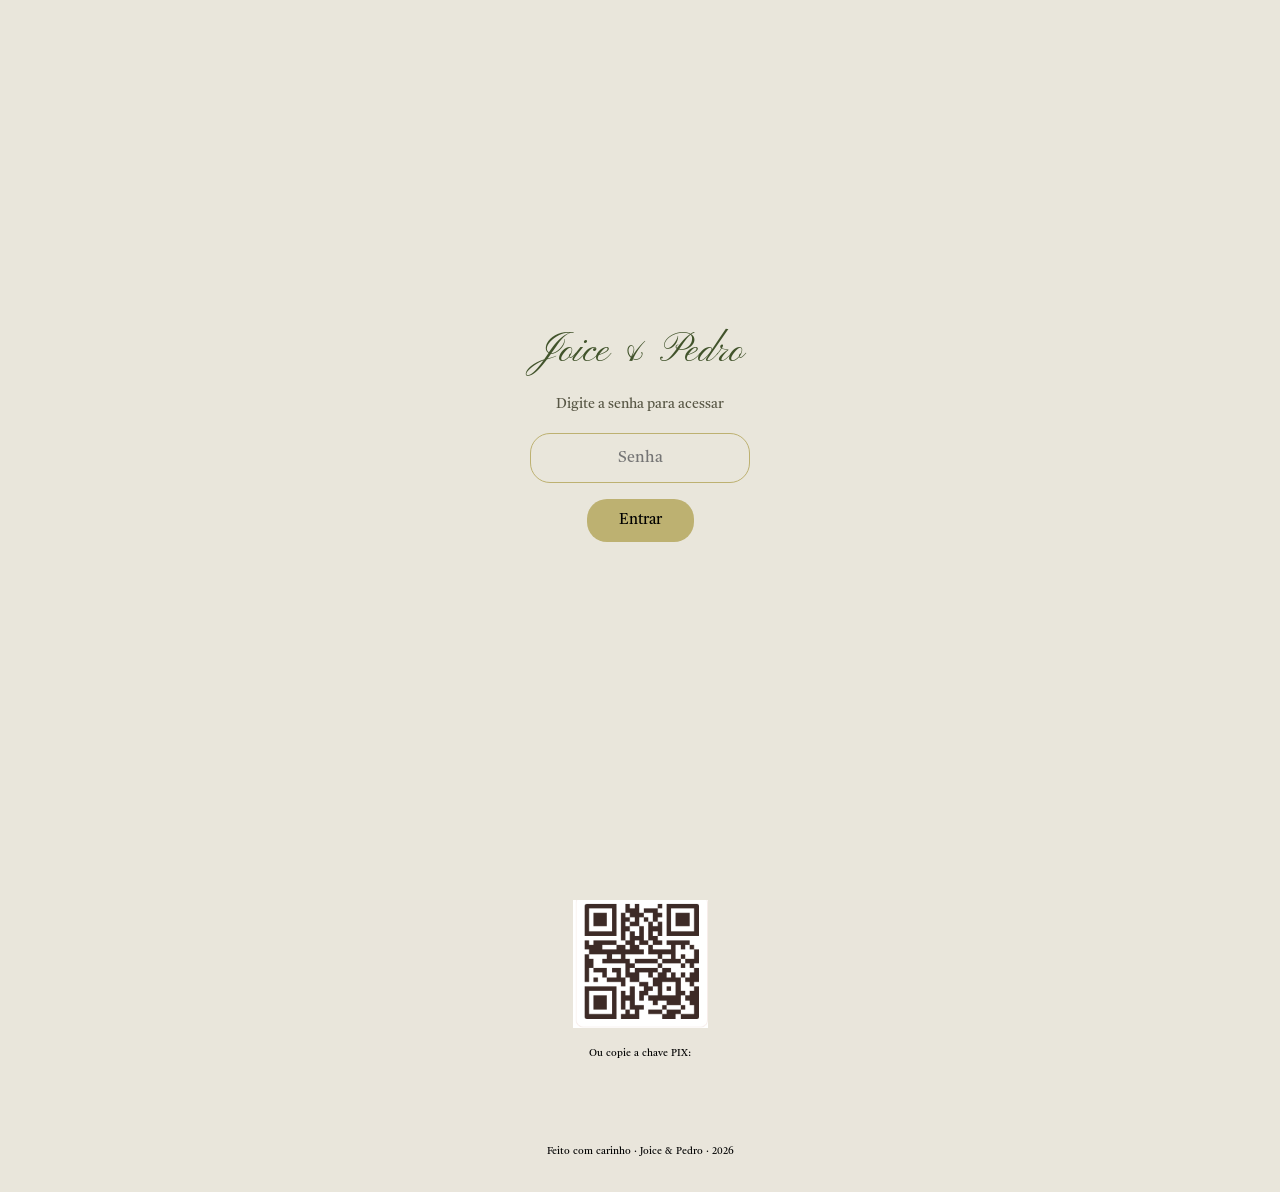
==== presente.html @ 5b5c8183 "Bootstraped by claude code" ====
<!DOCTYPE html>
<html lang="pt-BR">
<head>
  <meta charset="UTF-8">
  <meta name="viewport" content="width=device-width, initial-scale=1.0">
  <title>Presentear — Joice & Pedro</title>
  <link rel="stylesheet" href="styles.css">
</head>
<body>

<div class="page gift-page">
  <!-- Back link -->
  <div style="text-align: center;">
    <a href="index.html" class="back-link">← Voltar</a>
  </div>

  <!-- Header -->
  <div class="gift-header">
    <h1>Mendoza, Argentina</h1>
    <p class="date">16/05/2025</p>
  </div>

  <!-- Description -->
  <p class="gift-description">
    Entre montanhas nevadas e vinhedos infinitos, Mendoza é o cenário perfeito para começarmos nossa vida juntos. Uma das regiões vinícolas mais bonitas do mundo, onde cada pôr do sol é uma pintura.
  </p>

  <!-- Gift items -->
  <div class="gift-list">
    <div class="gift-item">
      <div class="gift-image">
        <img src="assets/andes.png" alt="Rota dos Vinhos">
        <span class="price">R$250</span>
      </div>
      <div class="gift-info">
        <h3>Rota dos Vinhos</h3>
        <p>Passeio pelo centro histórico, parques e mercados locais cheios de cultura argentina</p>
      </div>
    </div>

    <div class="gift-item">
      <div class="gift-image">
        <img src="assets/wine-route.png" alt="Cordilheira dos Andes">
        <span class="price">R$250</span>
      </div>
      <div class="gift-info">
        <h3>Cordilheira dos Andes</h3>
        <p>Degustação de vinhos finos numa vinícola histórica com vista para os Andes</p>
      </div>
    </div>

    <div class="gift-item">
      <div class="gift-image">
        <img src="assets/vineyards.png" alt="Pôr do sol nos vinhedos">
        <span class="price">R$250</span>
      </div>
      <div class="gift-info">
        <h3>Pôr do sol nos vinhedos</h3>
        <p>Tarde de massagem e tratamentos</p>
      </div>
    </div>
  </div>

  <!-- PIX section -->
  <div class="pix-section">
    <h2>Presentear via PIX</h2>
    <p class="pix-date">16/05/2025</p>
    <p class="pix-instructions">
      Escaneie o QR Code ou copie a chave abaixo.<br>
      Não esqueça de mencionar o nome do passeio na mensagem!
    </p>
    <img src="assets/qrcode.png" alt="QR Code PIX" class="qrcode">
    <p class="pix-key-label">Ou copie a chave PIX:</p>
  </div>

  <!-- Footer -->
  <div class="gift-footer">
    <p>Feito com carinho · Joice &amp; Pedro · 2026</p>
  </div>
</div>

<script src="auth.js"></script>
</body>
</html>
---- styles.css ----
@import url('https://fonts.googleapis.com/css2?family=Pinyon+Script&family=Cormorant:ital,wght@0,400;0,600;0,700&family=Cormorant+Infant:wght@700&family=Mea+Culpa&family=Tiro+Kannada&display=swap');

*, *::before, *::after {
  margin: 0;
  padding: 0;
  box-sizing: border-box;
}

:root {
  --bg: #e9e6db;
  --bg-alt: #e9e5db;
  --text: #585745;
  --names: #41532b;
  --gold: #bdb171;
  --gray-btn: #c5c4bf;
  --location-text: #d7d4cb;
}

html {
  font-size: 16px;
  scroll-behavior: smooth;
}

body {
  background: var(--bg);
  color: var(--text);
  font-family: 'Tiro Kannada', serif;
  display: flex;
  flex-direction: column;
  align-items: center;
  min-height: 100vh;
  overflow-x: hidden;
}

.page {
  width: 100%;
  max-width: 430px;
  position: relative;
  overflow: hidden;
}

/* ====== PAGE 1 - INVITE ====== */

.floral-top {
  width: 100%;
  height: auto;
  display: block;
  margin-top: -40px;
}

.header-text {
  font-family: 'Pinyon Script', cursive;
  font-size: 2.4rem;
  color: var(--text);
  text-align: center;
  margin-top: 0.5rem;
}

/* Names section */
.names {
  text-align: center;
  color: var(--names);
  margin: 2.5rem 0 1.5rem;
  display: flex;
  flex-direction: column;
  align-items: center;
  gap: 0.2rem;
}

.names .name {
  font-size: 2.3rem;
  line-height: 1.1;
}

.names .name .initial {
  font-family: 'Pinyon Script', cursive;
}

.names .name .rest {
  font-family: 'Cormorant', serif;
  font-weight: 400;
}

.names .ampersand {
  font-family: 'Mea Culpa', cursive;
  font-size: 2.5rem;
  line-height: 1;
}

/* Message section */
.message {
  text-align: center;
  display: flex;
  align-items: center;
  justify-content: center;
  gap: 1rem;
  margin: 1rem 2rem;
  padding: 0.5rem 0;
}

.message .leaf {
  width: 80px;
  height: auto;
  flex-shrink: 0;
}

.message .leaf-left {
  transform: rotate(33deg);
}

.message .leaf-right {
  transform: rotate(-143deg);
}

.message p {
  font-family: 'Tiro Kannada', serif;
  font-size: 0.75rem;
  line-height: 1.46;
  color: var(--text);
  max-width: 153px;
}

/* Calendar section */
.calendar {
  text-align: center;
  margin: 2rem 0;
  display: flex;
  flex-direction: column;
  align-items: center;
  gap: 1rem;
}

.calendar .month {
  font-family: 'Cormorant', serif;
  font-weight: 700;
  font-size: 1.875rem;
  color: var(--text);
}

.calendar .days {
  display: flex;
  justify-content: center;
  flex-wrap: wrap;
  gap: 0;
  font-family: 'Tiro Kannada', serif;
  font-size: 0.875rem;
  color: var(--text);
  max-width: 95%;
}

.calendar .day {
  width: 28px;
  height: 30px;
  display: flex;
  align-items: center;
  justify-content: center;
}

.calendar .day.highlighted {
  border: 2px solid var(--text);
  border-radius: 50%;
  font-weight: 700;
}

.calendar .year {
  font-family: 'Cormorant Infant', serif;
  font-weight: 700;
  font-size: 1.25rem;
  color: var(--text);
}

/* Location section */
.location {
  position: relative;
  width: 100%;
  margin: 2rem 0;
  overflow: hidden;
  aspect-ratio: 512 / 327;
}

.location img.location-bg {
  width: 100%;
  height: 100%;
  object-fit: cover;
  display: block;
}

.location .location-info {
  position: absolute;
  inset: 1.5rem;
  display: flex;
  flex-direction: column;
  align-items: center;
  justify-content: center;
  gap: 2px;
  text-align: center;
  color: var(--location-text);
  padding: 1rem;
  background: rgba(167, 141, 92, 0.9);
  border-radius: 6px;
}

.location .location-info .location-title {
  font-family: 'Pinyon Script', cursive;
  font-size: 2.4rem;
}

.location .location-info .location-address {
  font-family: 'Cormorant', serif;
  font-weight: 600;
  font-size: 0.9375rem;
  max-width: 220px;
}

.location .location-info .location-venue {
  font-family: 'Tiro Kannada', serif;
  font-size: 0.9375rem;
}

.location .location-info .location-time-label {
  font-family: 'Tiro Kannada', serif;
  font-size: 0.9375rem;
  text-transform: uppercase;
}

.location .location-info .location-time {
  font-family: 'Tiro Kannada', serif;
  font-size: 0.9375rem;
}

/* CTA section */
.cta-section {
  text-align: center;
  margin: 3rem 0 2rem;
  display: flex;
  flex-direction: column;
  align-items: center;
  gap: 1.5rem;
}

.cta-section h2 {
  font-family: 'Cormorant', serif;
  font-weight: 700;
  font-size: 1.3rem;
  text-transform: uppercase;
  color: var(--text);
}

.btn {
  display: flex;
  flex-direction: column;
  align-items: center;
  justify-content: center;
  width: 210px;
  height: 50px;
  border-radius: 20px;
  text-decoration: none;
  color: black;
  font-family: 'Tiro Kannada', serif;
  cursor: pointer;
  border: none;
  transition: opacity 0.2s;
}

.btn:hover {
  opacity: 0.85;
}

.btn-gold {
  background: var(--gold);
}

.btn-gray {
  background: var(--gray-btn);
}

.btn .btn-title {
  font-size: 0.9375rem;
  line-height: 1.4;
}

.btn .btn-subtitle {
  font-size: 0.625rem;
  line-height: 1.2;
}

/* Footer */
.footer {
  text-align: center;
  margin: 2rem 0;
  display: flex;
  flex-direction: column;
  align-items: center;
  gap: 1.5rem;
}

.footer .rings {
  width: 100%;
  height: auto;
  aspect-ratio: 403/192;
  object-fit: cover;
}

.footer p {
  font-family: 'Tiro Kannada', serif;
  font-size: 0.625rem;
  color: var(--text);
}

/* ====== PAGE 2 - GIFTS ====== */

.gift-page {
  background: var(--bg-alt);
}

.gift-header {
  text-align: center;
  padding: 3rem 1rem 1.5rem;
}

.gift-header h1 {
  font-family: 'Cormorant', serif;
  font-weight: 400;
  font-size: 1.875rem;
  color: black;
}

.gift-header .date {
  font-family: 'Tiro Kannada', serif;
  font-size: 0.9375rem;
  color: black;
}

.gift-description {
  font-family: 'Tiro Kannada', serif;
  font-size: 0.625rem;
  color: black;
  text-align: justify;
  padding: 0 2.5rem;
  line-height: 1.6;
  margin-bottom: 2rem;
}

/* Gift items */
.gift-list {
  padding: 0 2rem;
  display: flex;
  flex-direction: column;
  gap: 1.5rem;
}

.gift-item {
  display: flex;
  gap: 1rem;
  align-items: flex-start;
}

.gift-item .gift-image {
  width: 100px;
  flex-shrink: 0;
  display: flex;
  flex-direction: column;
  align-items: center;
  gap: 4px;
}

.gift-item .gift-image img {
  width: 100%;
  height: auto;
  aspect-ratio: 3/2;
  object-fit: cover;
  border-radius: 4px;
}

.gift-item .gift-image .price {
  font-family: 'Tiro Kannada', serif;
  font-size: 0.9375rem;
  color: black;
  text-align: center;
}

.gift-item .gift-info {
  flex: 1;
}

.gift-item .gift-info h3 {
  font-family: 'Tiro Kannada', serif;
  font-size: 0.9375rem;
  font-weight: 400;
  color: black;
  margin-bottom: 4px;
}

.gift-item .gift-info p {
  font-family: 'Tiro Kannada', serif;
  font-size: 0.625rem;
  color: black;
  text-align: justify;
  line-height: 1.5;
}

/* PIX section */
.pix-section {
  text-align: center;
  margin: 3rem 0 2rem;
  display: flex;
  flex-direction: column;
  align-items: center;
  gap: 1rem;
}

.pix-section h2 {
  font-family: 'Tiro Kannada', serif;
  font-size: 1.5625rem;
  font-weight: 400;
  color: black;
}

.pix-section .pix-date {
  font-family: 'Tiro Kannada', serif;
  font-size: 1.25rem;
  color: black;
}

.pix-section .pix-instructions {
  font-family: 'Tiro Kannada', serif;
  font-size: 0.625rem;
  color: black;
  max-width: 280px;
  line-height: 1.6;
}

.pix-section .qrcode {
  width: 135px;
  height: 129px;
  object-fit: contain;
}

.pix-section .pix-key-label {
  font-family: 'Tiro Kannada', serif;
  font-size: 0.625rem;
  color: black;
}

.gift-footer {
  text-align: center;
  padding: 3rem 0 2rem;
}

.gift-footer p {
  font-family: 'Tiro Kannada', serif;
  font-size: 0.625rem;
  color: black;
}

/* Back link */
.back-link {
  display: inline-block;
  margin: 1.5rem 0;
  font-family: 'Tiro Kannada', serif;
  font-size: 0.875rem;
  color: var(--text);
  text-decoration: underline;
  text-underline-offset: 3px;
}

.back-link:hover {
  opacity: 0.7;
}

/* ====== AUTH OVERLAY ====== */

#auth-overlay {
  position: fixed;
  inset: 0;
  z-index: 9999;
  background: var(--bg);
  display: flex;
  align-items: center;
  justify-content: center;
}

.auth-box {
  text-align: center;
  display: flex;
  flex-direction: column;
  align-items: center;
  gap: 1rem;
}

.auth-title {
  font-family: 'Pinyon Script', cursive;
  font-size: 2.5rem;
  color: var(--names);
}

.auth-subtitle {
  font-family: 'Tiro Kannada', serif;
  font-size: 0.875rem;
  color: var(--text);
}

#auth-input {
  font-family: 'Tiro Kannada', serif;
  font-size: 1rem;
  padding: 0.6rem 1rem;
  border: 1.5px solid var(--gray-btn);
  border-radius: 20px;
  background: transparent;
  color: var(--text);
  text-align: center;
  outline: none;
  width: 220px;
}

#auth-input:focus {
  border-color: var(--gold);
}

#auth-btn {
  font-family: 'Tiro Kannada', serif;
  font-size: 0.9375rem;
  background: var(--gold);
  color: black;
  border: none;
  border-radius: 20px;
  padding: 0.5rem 2rem;
  cursor: pointer;
  transition: opacity 0.2s;
}

#auth-btn:hover {
  opacity: 0.85;
}

#auth-error {
  font-family: 'Tiro Kannada', serif;
  font-size: 0.75rem;
  color: #a04040;
  min-height: 1rem;
}

/* ====== RESPONSIVE ====== */

@media (min-width: 480px) {
  .page {
    max-width: 480px;
  }

  .header-text {
    font-size: 2.8rem;
  }

  .names .name {
    font-size: 2.6rem;
  }
}

@media (min-width: 768px) {
  .page {
    max-width: 560px;
  }

  .header-text {
    font-size: 3rem;
  }

  .names .name {
    font-size: 2.8rem;
  }

  .gift-list {
    padding: 0 3rem;
  }

  .gift-item .gift-image {
    width: 130px;
  }
}
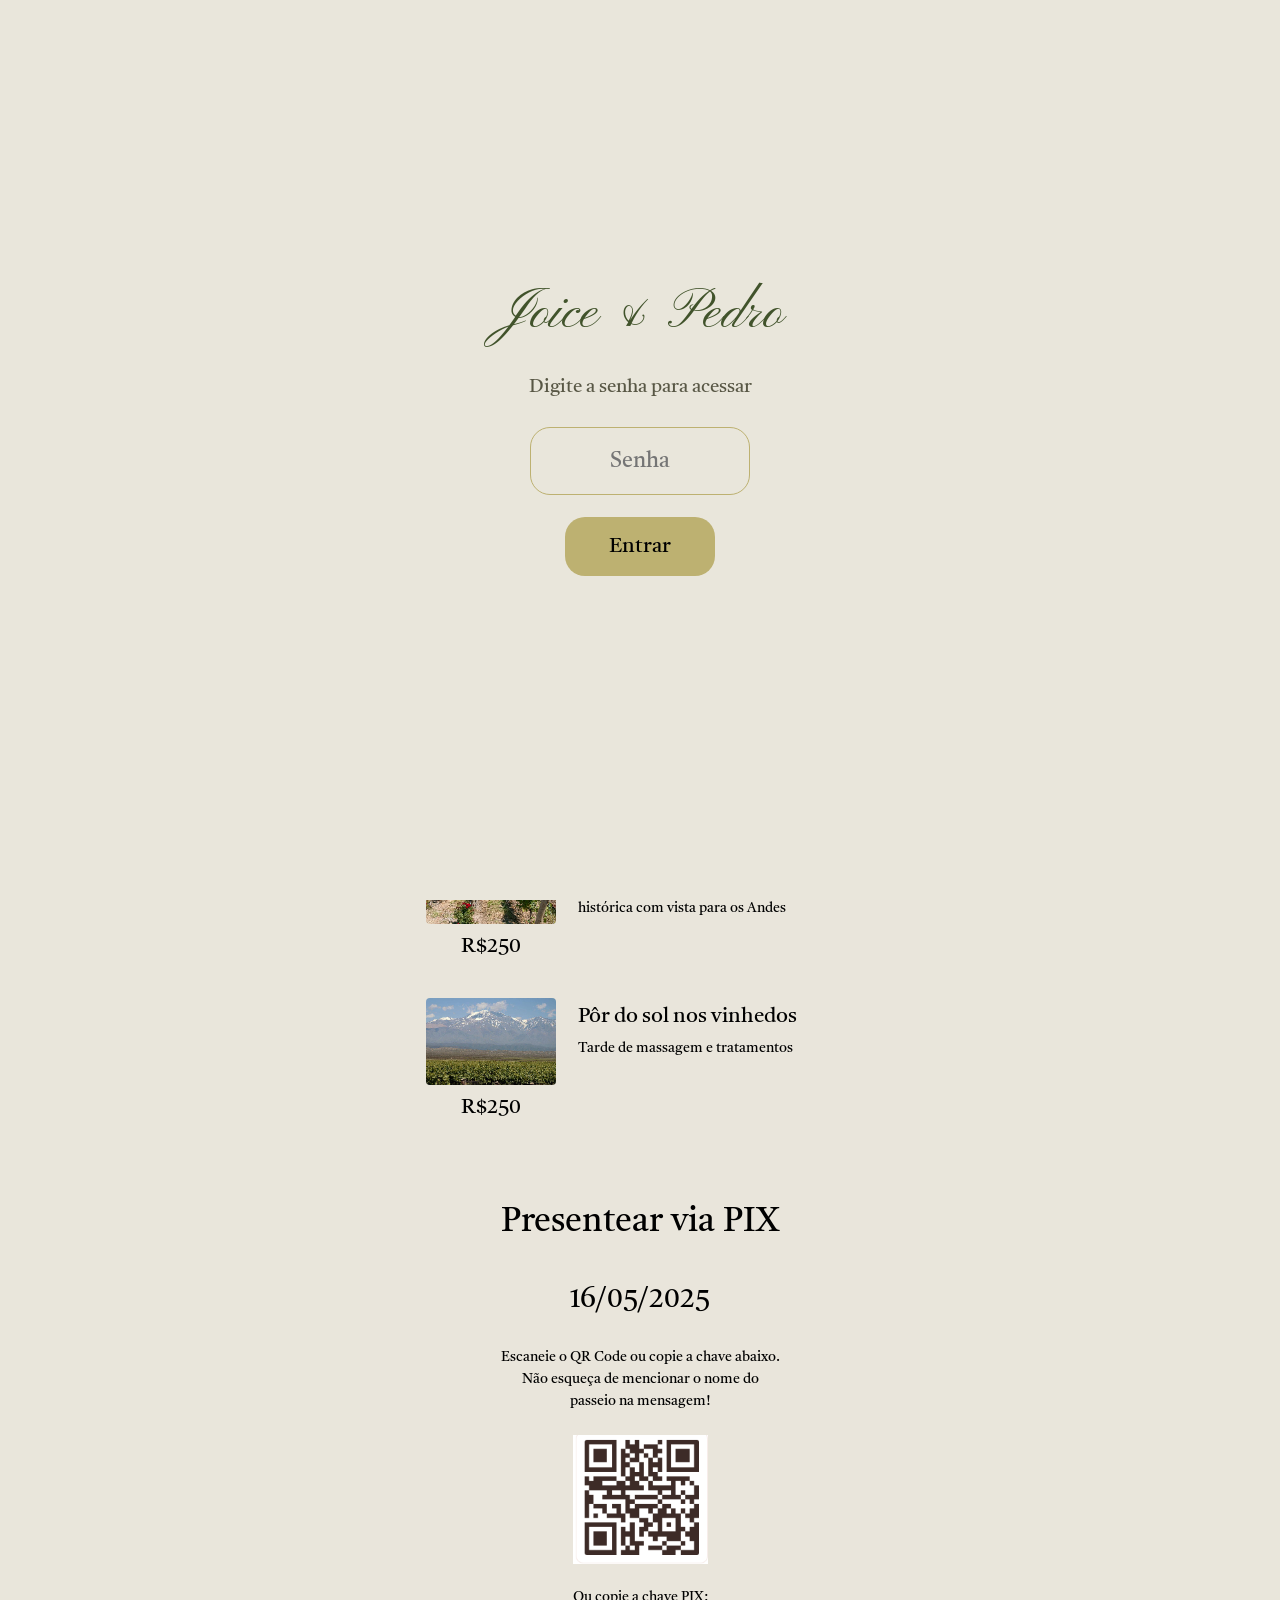
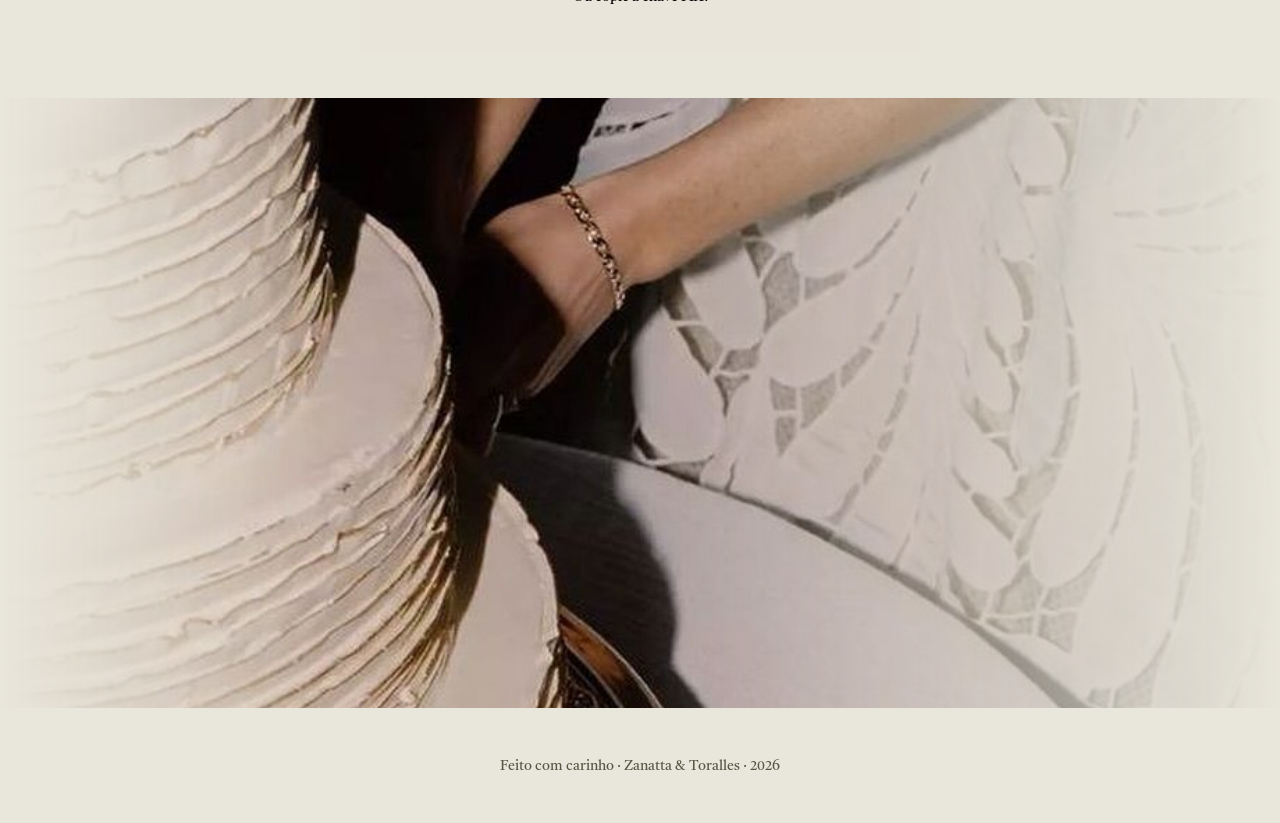
==== commit 4c4d4f2a: "Add edge-fade soft edging for desktop and visual improvements - Header/footer/location images break " ====
--- a/presente.html
+++ b/presente.html
@@ -7,6 +7,11 @@
   <link rel="stylesheet" href="styles.css">
 </head>
 <body>
+
+<!-- Floral decoration top -->
+<div class="edge-fade">
+  <img src="assets/floral-top.png" alt="" class="floral-top" aria-hidden="true">
+</div>
 
 <div class="page gift-page">
   <!-- Back link -->
@@ -73,10 +78,14 @@
     <p class="pix-key-label">Ou copie a chave PIX:</p>
   </div>
 
-  <!-- Footer -->
-  <div class="gift-footer">
-    <p>Feito com carinho · Joice &amp; Pedro · 2026</p>
+</div>
+
+<!-- Footer -->
+<div class="footer">
+  <div class="edge-fade">
+    <img src="assets/rings.png" alt="Alianças" class="rings">
   </div>
+  <p>Feito com carinho · Zanatta &amp; Toralles · 2026</p>
 </div>
 
 <script src="auth.js"></script>
--- a/styles.css
+++ b/styles.css
@@ -1,6 +1,8 @@
-@import url('https://fonts.googleapis.com/css2?family=Pinyon+Script&family=Cormorant:ital,wght@0,400;0,600;0,700&family=Cormorant+Infant:wght@700&family=Mea+Culpa&family=Tiro+Kannada&display=swap');
-
-*, *::before, *::after {
+@import url("https://fonts.googleapis.com/css2?family=Pinyon+Script&family=Cormorant:ital,wght@0,400;0,600;0,700&family=Cormorant+Infant:wght@700&family=Mea+Culpa&family=Tiro+Kannada&display=swap");
+
+*,
+*::before,
+*::after {
   margin: 0;
   padding: 0;
   box-sizing: border-box;
@@ -17,14 +19,14 @@
 }
 
 html {
-  font-size: 16px;
+  font-size: 22px;
   scroll-behavior: smooth;
 }
 
 body {
   background: var(--bg);
   color: var(--text);
-  font-family: 'Tiro Kannada', serif;
+  font-family: "Tiro Kannada", serif;
   display: flex;
   flex-direction: column;
   align-items: center;
@@ -41,19 +43,71 @@
 
 /* ====== PAGE 1 - INVITE ====== */
 
+/* Edge fade wrapper — makes decorative images feel infinite on wide screens */
+.edge-fade {
+  width: 100%;
+  margin: 0 auto;
+}
+
+.location {
+  width: 100%;
+  overflow: hidden;
+  aspect-ratio: 1 / 1;
+}
+
+@media (min-width: 561px) {
+  .edge-fade {
+    max-width: 1500px;
+    overflow: hidden;
+    -webkit-mask-image: linear-gradient(
+      to right,
+      transparent,
+      black 10%,
+      black 90%,
+      transparent
+    );
+    mask-image: linear-gradient(
+      to right,
+      transparent,
+      black 25%,
+      black 50%,
+      transparent
+    );
+  }
+
+  .floral-top {
+    aspect-ratio: 4 / 1;
+    object-fit: cover;
+    object-position: center 40%;
+  }
+
+  .location {
+    aspect-ratio: 2 / 1;
+  }
+
+  .footer .rings {
+    aspect-ratio: 3 / 1;
+    object-fit: cover;
+    object-position: center top;
+  }
+}
+
 .floral-top {
   width: 100%;
   height: auto;
   display: block;
   margin-top: -40px;
+  -webkit-mask-image: linear-gradient(to bottom, black 60%, transparent);
+  mask-image: linear-gradient(to bottom, black 60%, transparent);
 }
 
 .header-text {
-  font-family: 'Pinyon Script', cursive;
-  font-size: 2.4rem;
-  color: var(--text);
-  text-align: center;
-  margin-top: 0.5rem;
+  font-family: "Pinyon Script", cursive;
+  font-size: 3.5rem;
+  color: var(--text);
+  text-align: center;
+  margin-top: 5rem;
+  margin-bottom: 5rem;
 }
 
 /* Names section */
@@ -73,16 +127,16 @@
 }
 
 .names .name .initial {
-  font-family: 'Pinyon Script', cursive;
+  font-family: "Pinyon Script", cursive;
 }
 
 .names .name .rest {
-  font-family: 'Cormorant', serif;
+  font-family: "Cormorant", serif;
   font-weight: 400;
 }
 
 .names .ampersand {
-  font-family: 'Mea Culpa', cursive;
+  font-family: "Mea Culpa", cursive;
   font-size: 2.5rem;
   line-height: 1;
 }
@@ -113,7 +167,7 @@
 }
 
 .message p {
-  font-family: 'Tiro Kannada', serif;
+  font-family: "Tiro Kannada", serif;
   font-size: 0.75rem;
   line-height: 1.46;
   color: var(--text);
@@ -131,7 +185,7 @@
 }
 
 .calendar .month {
-  font-family: 'Cormorant', serif;
+  font-family: "Cormorant", serif;
   font-weight: 700;
   font-size: 1.875rem;
   color: var(--text);
@@ -142,7 +196,7 @@
   justify-content: center;
   flex-wrap: wrap;
   gap: 0;
-  font-family: 'Tiro Kannada', serif;
+  font-family: "Tiro Kannada", serif;
   font-size: 0.875rem;
   color: var(--text);
   max-width: 95%;
@@ -163,19 +217,18 @@
 }
 
 .calendar .year {
-  font-family: 'Cormorant Infant', serif;
+  font-family: "Cormorant Infant", serif;
   font-weight: 700;
   font-size: 1.25rem;
   color: var(--text);
 }
 
 /* Location section */
-.location {
+.location-wrapper {
   position: relative;
   width: 100%;
   margin: 2rem 0;
   overflow: hidden;
-  aspect-ratio: 512 / 327;
 }
 
 .location img.location-bg {
@@ -185,46 +238,55 @@
   display: block;
 }
 
-.location .location-info {
+.location-info {
+  position: absolute;
+  top: 50%;
+  left: 50%;
+  transform: translate(-50%, -50%);
+  display: flex;
+  flex-direction: column;
+  align-items: center;
+  justify-content: center;
+  gap: 2px;
+  text-align: center;
+  color: var(--location-text);
+  padding: 3rem;
+}
+
+.location-info::before {
+  content: "";
   position: absolute;
   inset: 1.5rem;
-  display: flex;
-  flex-direction: column;
-  align-items: center;
-  justify-content: center;
-  gap: 2px;
-  text-align: center;
-  color: var(--location-text);
-  padding: 1rem;
   background: rgba(167, 141, 92, 0.9);
   border-radius: 6px;
-}
-
-.location .location-info .location-title {
-  font-family: 'Pinyon Script', cursive;
+  z-index: -1;
+}
+
+.location-info .location-title {
+  font-family: "Pinyon Script", cursive;
   font-size: 2.4rem;
 }
 
-.location .location-info .location-address {
-  font-family: 'Cormorant', serif;
+.location-info .location-address {
+  font-family: "Cormorant", serif;
   font-weight: 600;
   font-size: 0.9375rem;
   max-width: 220px;
 }
 
-.location .location-info .location-venue {
-  font-family: 'Tiro Kannada', serif;
-  font-size: 0.9375rem;
-}
-
-.location .location-info .location-time-label {
-  font-family: 'Tiro Kannada', serif;
+.location-info .location-venue {
+  font-family: "Tiro Kannada", serif;
+  font-size: 0.9375rem;
+}
+
+.location-info .location-time-label {
+  font-family: "Tiro Kannada", serif;
   font-size: 0.9375rem;
   text-transform: uppercase;
 }
 
-.location .location-info .location-time {
-  font-family: 'Tiro Kannada', serif;
+.location-info .location-time {
+  font-family: "Tiro Kannada", serif;
   font-size: 0.9375rem;
 }
 
@@ -239,7 +301,7 @@
 }
 
 .cta-section h2 {
-  font-family: 'Cormorant', serif;
+  font-family: "Cormorant", serif;
   font-weight: 700;
   font-size: 1.3rem;
   text-transform: uppercase;
@@ -251,12 +313,11 @@
   flex-direction: column;
   align-items: center;
   justify-content: center;
-  width: 210px;
-  height: 50px;
+  padding: 0.5rem 1rem;
   border-radius: 20px;
   text-decoration: none;
   color: black;
-  font-family: 'Tiro Kannada', serif;
+  font-family: "Tiro Kannada", serif;
   cursor: pointer;
   border: none;
   transition: opacity 0.2s;
@@ -292,6 +353,7 @@
   flex-direction: column;
   align-items: center;
   gap: 1.5rem;
+  width: 100%;
 }
 
 .footer .rings {
@@ -302,7 +364,7 @@
 }
 
 .footer p {
-  font-family: 'Tiro Kannada', serif;
+  font-family: "Tiro Kannada", serif;
   font-size: 0.625rem;
   color: var(--text);
 }
@@ -319,20 +381,20 @@
 }
 
 .gift-header h1 {
-  font-family: 'Cormorant', serif;
+  font-family: "Cormorant", serif;
   font-weight: 400;
   font-size: 1.875rem;
   color: black;
 }
 
 .gift-header .date {
-  font-family: 'Tiro Kannada', serif;
+  font-family: "Tiro Kannada", serif;
   font-size: 0.9375rem;
   color: black;
 }
 
 .gift-description {
-  font-family: 'Tiro Kannada', serif;
+  font-family: "Tiro Kannada", serif;
   font-size: 0.625rem;
   color: black;
   text-align: justify;
@@ -373,7 +435,7 @@
 }
 
 .gift-item .gift-image .price {
-  font-family: 'Tiro Kannada', serif;
+  font-family: "Tiro Kannada", serif;
   font-size: 0.9375rem;
   color: black;
   text-align: center;
@@ -384,7 +446,7 @@
 }
 
 .gift-item .gift-info h3 {
-  font-family: 'Tiro Kannada', serif;
+  font-family: "Tiro Kannada", serif;
   font-size: 0.9375rem;
   font-weight: 400;
   color: black;
@@ -392,7 +454,7 @@
 }
 
 .gift-item .gift-info p {
-  font-family: 'Tiro Kannada', serif;
+  font-family: "Tiro Kannada", serif;
   font-size: 0.625rem;
   color: black;
   text-align: justify;
@@ -410,20 +472,20 @@
 }
 
 .pix-section h2 {
-  font-family: 'Tiro Kannada', serif;
+  font-family: "Tiro Kannada", serif;
   font-size: 1.5625rem;
   font-weight: 400;
   color: black;
 }
 
 .pix-section .pix-date {
-  font-family: 'Tiro Kannada', serif;
+  font-family: "Tiro Kannada", serif;
   font-size: 1.25rem;
   color: black;
 }
 
 .pix-section .pix-instructions {
-  font-family: 'Tiro Kannada', serif;
+  font-family: "Tiro Kannada", serif;
   font-size: 0.625rem;
   color: black;
   max-width: 280px;
@@ -437,7 +499,7 @@
 }
 
 .pix-section .pix-key-label {
-  font-family: 'Tiro Kannada', serif;
+  font-family: "Tiro Kannada", serif;
   font-size: 0.625rem;
   color: black;
 }
@@ -448,7 +510,7 @@
 }
 
 .gift-footer p {
-  font-family: 'Tiro Kannada', serif;
+  font-family: "Tiro Kannada", serif;
   font-size: 0.625rem;
   color: black;
 }
@@ -457,7 +519,7 @@
 .back-link {
   display: inline-block;
   margin: 1.5rem 0;
-  font-family: 'Tiro Kannada', serif;
+  font-family: "Tiro Kannada", serif;
   font-size: 0.875rem;
   color: var(--text);
   text-decoration: underline;
@@ -489,19 +551,19 @@
 }
 
 .auth-title {
-  font-family: 'Pinyon Script', cursive;
+  font-family: "Pinyon Script", cursive;
   font-size: 2.5rem;
   color: var(--names);
 }
 
 .auth-subtitle {
-  font-family: 'Tiro Kannada', serif;
+  font-family: "Tiro Kannada", serif;
   font-size: 0.875rem;
   color: var(--text);
 }
 
 #auth-input {
-  font-family: 'Tiro Kannada', serif;
+  font-family: "Tiro Kannada", serif;
   font-size: 1rem;
   padding: 0.6rem 1rem;
   border: 1.5px solid var(--gray-btn);
@@ -518,7 +580,7 @@
 }
 
 #auth-btn {
-  font-family: 'Tiro Kannada', serif;
+  font-family: "Tiro Kannada", serif;
   font-size: 0.9375rem;
   background: var(--gold);
   color: black;
@@ -534,7 +596,7 @@
 }
 
 #auth-error {
-  font-family: 'Tiro Kannada', serif;
+  font-family: "Tiro Kannada", serif;
   font-size: 0.75rem;
   color: #a04040;
   min-height: 1rem;
@@ -548,7 +610,7 @@
   }
 
   .header-text {
-    font-size: 2.8rem;
+    font-size: 3.8rem;
   }
 
   .names .name {
@@ -562,7 +624,7 @@
   }
 
   .header-text {
-    font-size: 3rem;
+    font-size: 4.2rem;
   }
 
   .names .name {
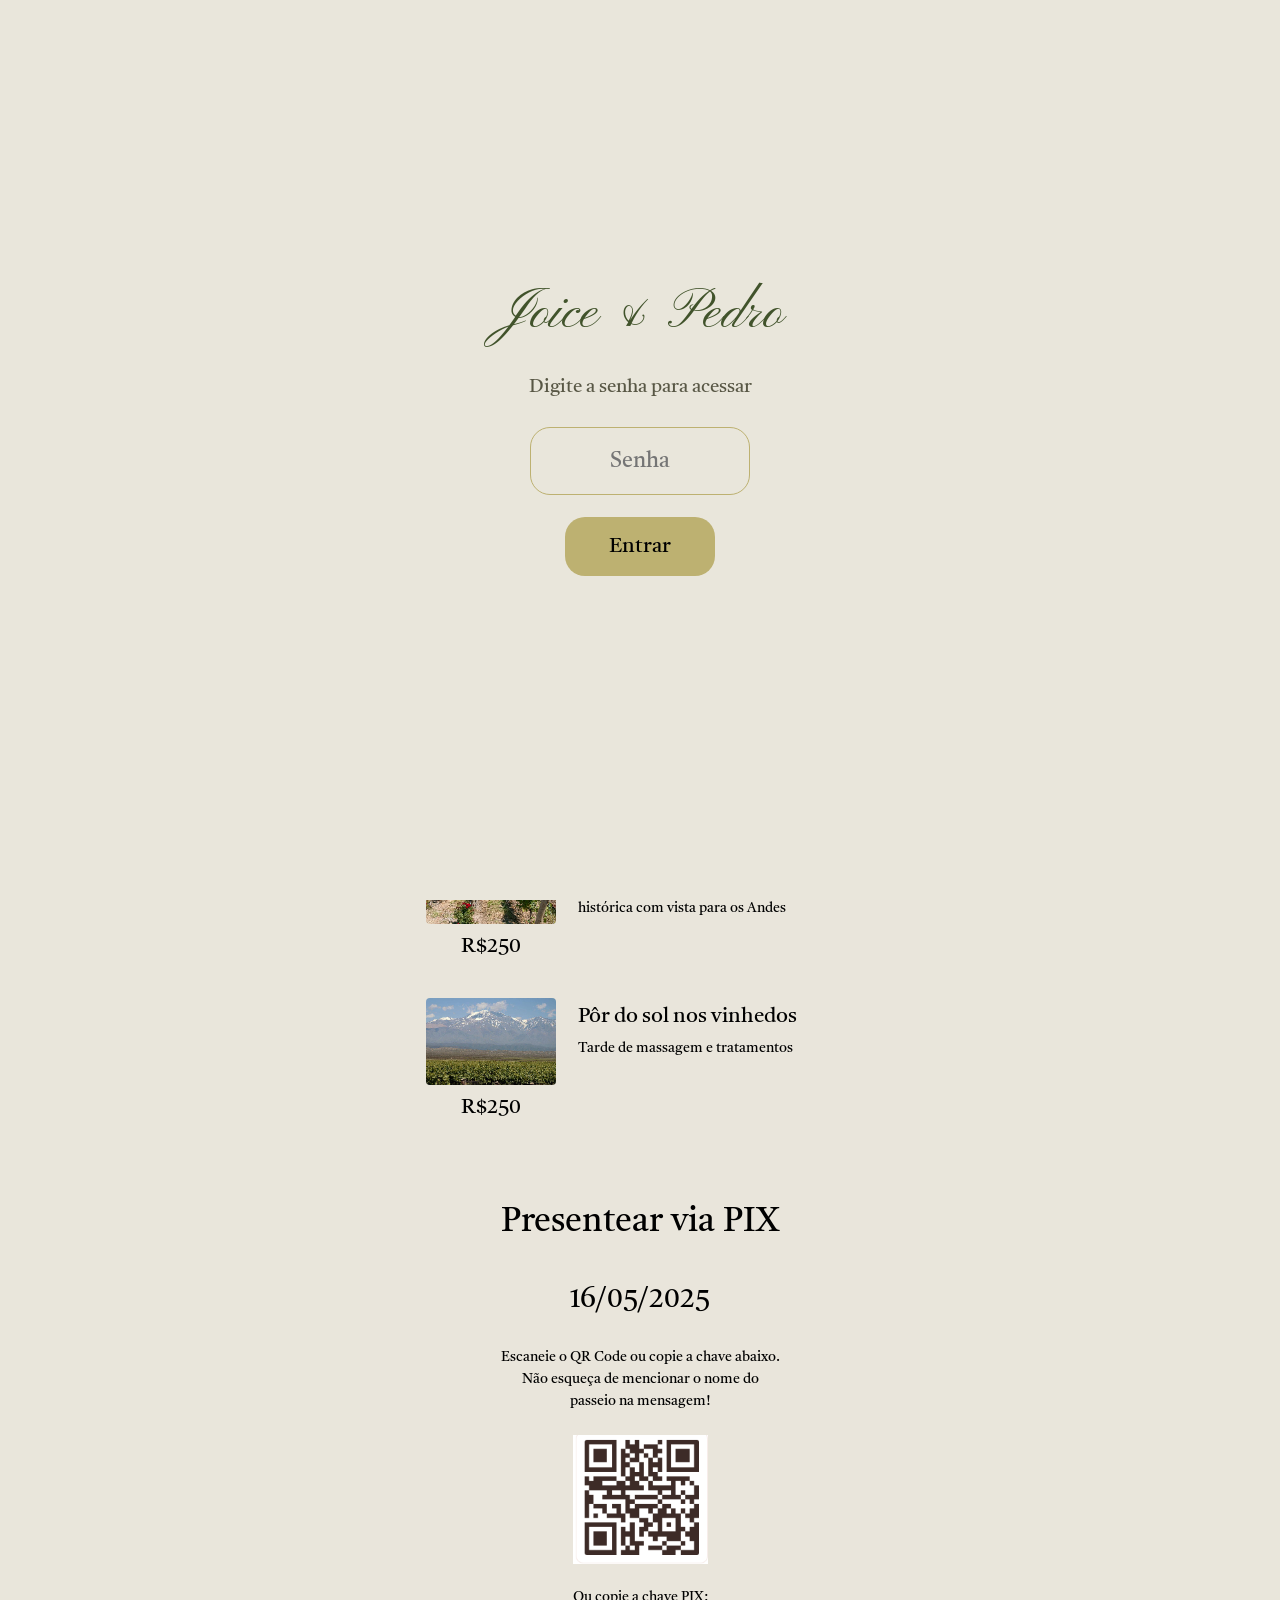
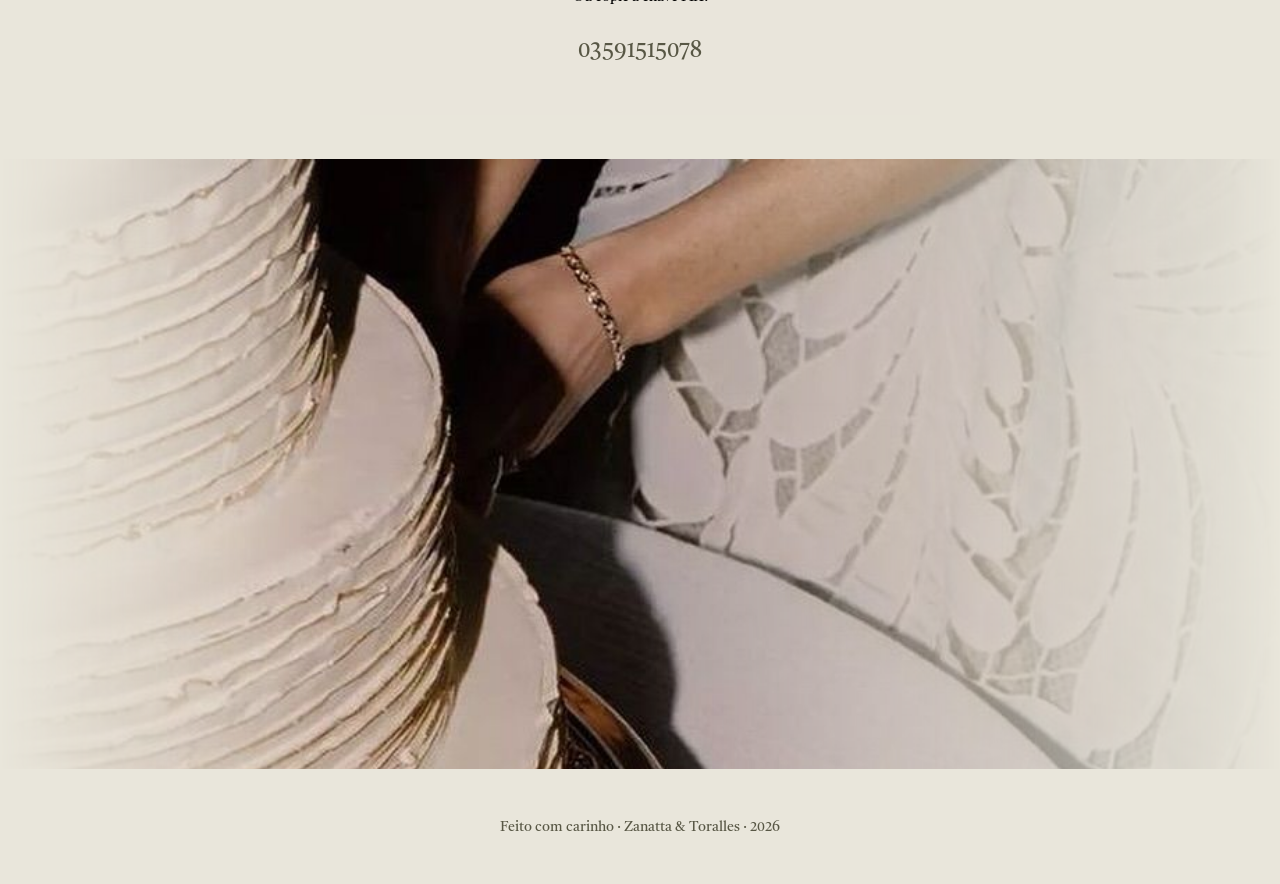
==== commit 88bb1727: "Add PIX key to gift page Co-Authored-By: Claude Opus 4.6 <noreply@anthropic.com>" ====
--- a/presente.html
+++ b/presente.html
@@ -76,6 +76,7 @@
     </p>
     <img src="assets/qrcode.png" alt="QR Code PIX" class="qrcode">
     <p class="pix-key-label">Ou copie a chave PIX:</p>
+    <p class="pix-key">03591515078</p>
   </div>
 
 </div>
